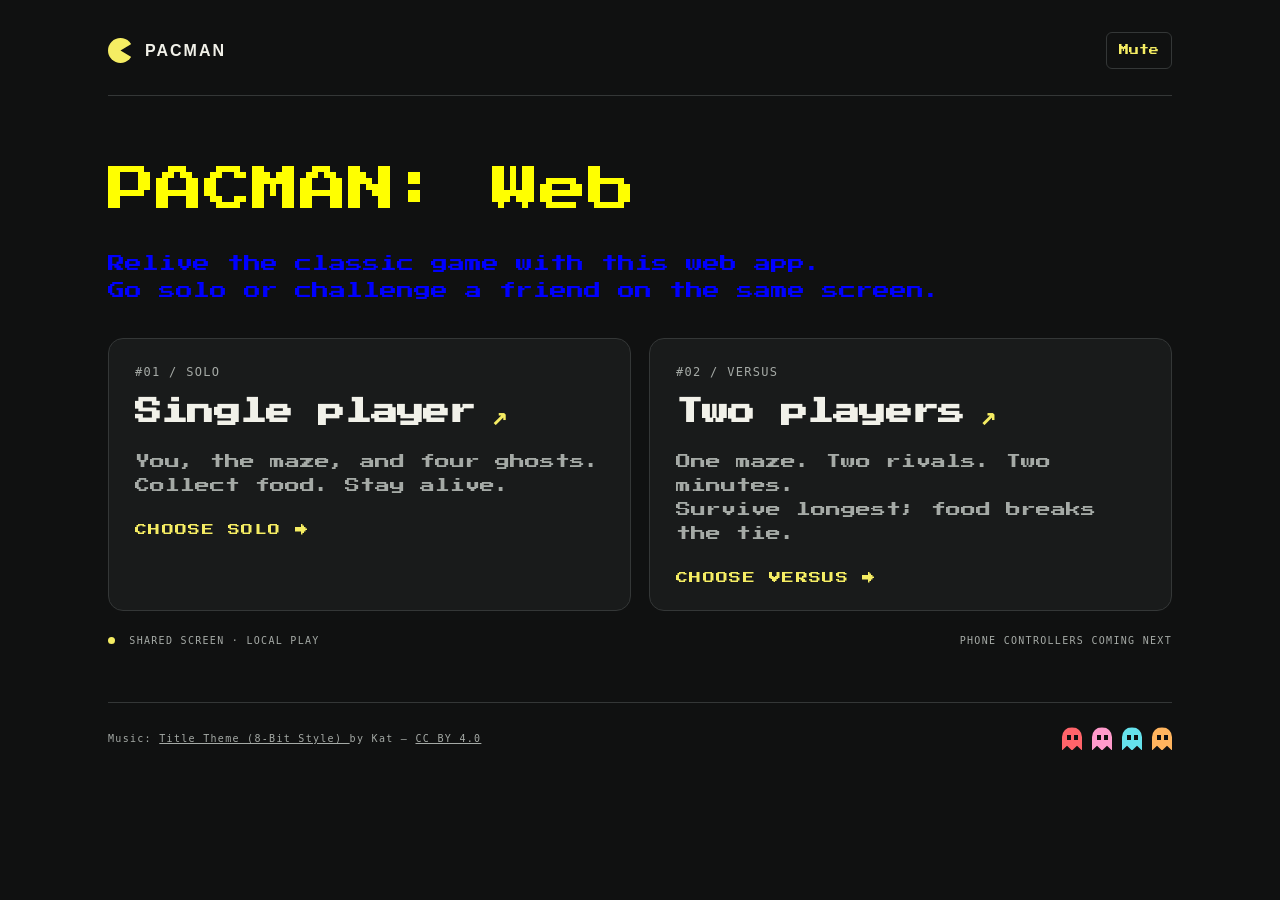
==== index.html @ 2cb322f6 "Initial Commit of PacMan. Initial Commit of PacMan. No game logic, no advanced animations etc" ====
<!doctype html>
<html lang="en">
<head>
  <meta charset="UTF-8">
  <meta name="viewport" content="width=device-width, initial-scale=1">
  <title>PacMan: Web</title>
  <link rel="preconnect" href="https://fonts.googleapis.com">
  <link rel="preconnect" href="https://fonts.gstatic.com" crossorigin>
  <link href="https://fonts.googleapis.com/css2?family=Press+Start+2P&display=swap" rel="stylesheet">
  <link rel="stylesheet" href="styles.css">
  <script src="app.js" defer></script>
</head>
<body>
  <main>
    <header><a class="brand" href="index.html"><span class="pac" aria-hidden="true"></span>PACMAN</a><button
  id="mute-toggle"
  class="mute-toggle"
  type="button"
  aria-label="Mute sound"
  aria-pressed="false"
>
  Mute
</button></header>
    <section id="home" aria-labelledby="title">

      <h1 id="title">PACMAN: Web</h1>
      <p id="intro" class="intro">Relive the classic game with this web app.<br>Go solo or challenge a friend on the same screen.</p>
      <div class="modes pixel-font">
        <button class="mode" data-mode="single"><span class="number">#01 / SOLO</span><span class="mode-title">Single player <span aria-hidden="true">↗</span></span><span class="description">You, the maze, and four ghosts.<br>Collect food. Stay alive.</span><span class="action pixel-font">CHOOSE SOLO →</span></button>
        <button class="mode" data-mode="versus"><span class="number">#02 / VERSUS</span><span class="mode-title">Two players <span aria-hidden="true">↗</span></span><span class="description">One maze. Two rivals. Two minutes.<br>Survive longest; food breaks the tie.</span><span class="action pixel-font">CHOOSE VERSUS →</span></button>
      </div>
      <div class="bottom"><span><span class="status-dot"></span> SHARED SCREEN · LOCAL PLAY</span><span>PHONE CONTROLLERS COMING NEXT</span></div>
    </section>
    <section id="setup" class="pixel-font" hidden aria-labelledby="setup-title">
      <button id="back" class="back">← Back to modes</button>
      <p class="eyebrow">GET READY</p><h1 id="setup-title" tabindex="-1">Solo run.</h1>
      <p id="rules" class="intro"></p>
      <div id="players" class="players"></div>
      <p class="notice">Phone connection is skipped for this preview.</p>
      <button id="next" class="start">Next →</button>
    </section>
    <section id="maze-screen" hidden aria-labelledby="maze-title">
      <button id="maze-back" class="back">← Back to setup</button>
      <div class="maze-heading"><h2 id="maze-title" tabindex="-1">Maze</h2><span id="game-mode" class="eyebrow"></span></div>
      <div class="scoreboard"><span>PLAYER 1 <strong>0000</strong></span><span id="timer">TIME <strong>02:00</strong></span><span id="p2-score">PLAYER 2 <strong>0000</strong></span></div>
      <canvas id="maze" role="img" aria-label="Static maze preview with pellets, four ghosts and player starting positions"></canvas>
      <p class="notice">Maze preview. Movement and ghost behaviour will be added next.</p>
    </section>
    <footer><span class="music-credit">
  Music:
  <a href="https://opengameart.org/content/title-theme-8-bit-style">
    Title Theme (8-Bit Style)
  </a>
  by Kat —
  <a href="https://creativecommons.org/licenses/by/4.0/">
    CC BY 4.0
  </a>
</span><div class="ghosts" aria-label="Four hunters"><i style="--color:#ff646a"></i><i style="--color:#ff9acb"></i><i style="--color:#65e2ec"></i><i style="--color:#ffb45e"></i></div></footer>
  </main>
  <audio id="menu-music" loop preload="auto">
  <source src="Audio/MenuTheme.wav" type="audio/wav">
</audio>
</body>

</html>
---- styles.css ----
:root {
  color-scheme: dark;
  --bg: #101111;
  --panel: #191b1b;
  --line: #343737;
  --text: #f1f1e9;
  --muted: #a5aaa6;
  --yellow: #f5ed63;
}

* {
  box-sizing: border-box;
}

body {
  margin: 0;
  background: var(--bg);
  color: var(--text);
  font-family: Arial,Helvetica,sans-serif;
}

button,a {
  -webkit-tap-highlight-color: transparent;
}

button {
  font: inherit;
}

main {
  max-width: 1160px;
  margin: auto;
  padding: 32px 48px;
}

header {
  display: flex;
  align-items: center;
  justify-content: space-between;
  border-bottom: 1px solid var(--line);
  padding-bottom: 26px;
}

.brand {
  display: flex;
  align-items: center;
  gap: 12px;
  color: var(--text);
  text-decoration: none;
  font-weight: 900;
  letter-spacing: 2px;
}

.pac {
  display: inline-block;
  width: 25px;
  height: 25px;
  background: var(--yellow);
  border-radius: 50%;
  clip-path: polygon(0 0,100% 0,100% 20%,50% 50%,100% 80%,100% 100%,0 100%);
}

.tag,.eyebrow,.number,.action,.bottom,footer {
  font-family: monospace;
  font-size: 12px;
  letter-spacing: 1.3px;
}

.tag {
  color: var(--muted);
}

section {
  padding-top: 58px;
}

.eyebrow {
  color: var(--yellow);
  margin: 0 0 22px;
}

h1 {
  font-size: clamp(48px,7vw,86px);
  line-height: 1.02;
  letter-spacing: -4px;
  margin: 0 0 24px;
  font-weight: 800;
}

h1 span {
  color: var(--yellow);
}

.intro {
  font-size: 17px;
  color: var(--muted);
  line-height: 1.6;
  margin-bottom: 34px;
}

.modes,.players {
  display: grid;
  grid-template-columns: 1fr 1fr;
  gap: 18px;
}

.mode {
  text-align: left;
  background: var(--panel);
  border: 1px solid var(--line);
  border-radius: 15px;
  padding: 26px;
  color: var(--text);
  cursor: pointer;
  display: flex;
  flex-direction: column;
  gap: 19px;
  transition: border-color .15s,transform .15s;
}

.mode:hover {
  border-color: var(--yellow);
  transform: translateY(-3px);
}

button:focus-visible,a:focus-visible {
  outline: 3px solid var(--yellow);
  outline-offset: 5px;
}

.number {
  color: var(--muted);
}

.mode-title {
  display: flex;
  justify-content: space-between;
  gap: 16px;
  font-size: 27px;
  font-weight: 700;
  letter-spacing: -.8px;
}

.mode-title span {
  color: var(--yellow);
}

.description {
  font-size: 15px;
  line-height: 1.6;
  color: var(--muted);
}

.action {
  color: var(--yellow);
  margin-top: 7px;
}

.bottom {
  display: flex;
  justify-content: space-between;
  gap: 16px;
  color: var(--muted);
  padding-top: 24px;
  font-size: 10px;
}

.status-dot {
  display: inline-block;
  width: 7px;
  height: 7px;
  background: var(--yellow);
  border-radius: 50%;
  margin-right: 7px;
}

footer {
  margin-top: 56px;
  border-top: 1px solid var(--line);
  padding-top: 24px;
  color: var(--muted);
  display: flex;
  align-items: center;
  justify-content: space-between;
  font-size: 10px;
}

.ghosts {
  display: flex;
  gap: 10px;
}

.ghosts i {
  position: relative;
  display: block;
  width: 20px;
  height: 23px;
  background: var(--color);
  border-radius: 10px 10px 0 0;
  clip-path: polygon(0 0,100% 0,100% 100%,75% 80%,50% 100%,25% 80%,0 100%);
}

.ghosts i:after {
  content: '';
  position: absolute;
  top: 8px;
  left: 5px;
  width: 4px;
  height: 5px;
  background: #101111;
  box-shadow: 7px 0 #101111;
}

.back {
  background: none;
  border: 0;
  color: var(--muted);
  padding: 0;
  cursor: pointer;
  margin-bottom: 32px;
}

.player {
  padding: 26px;
  background: var(--panel);
  border: 1px solid var(--line);
  border-radius: 15px;
}

.player h2 {
  font-size: 22px;
  margin: 0 0 18px;
}

.player p {
  color: var(--muted);
  line-height: 1.6;
  margin-bottom: 0;
}

.player-icon {
  color: var(--yellow);
  font-size: 28px;
}

.notice {
  color: var(--muted);
  font-size: 14px;
  line-height: 1.6;
  margin: 24px 0;
}

.start {
  background: var(--yellow);
  border: 0;
  border-radius: 8px;
  color: #101111;
  font-weight: bold;
  padding: 16px 28px;
}

.start:disabled {
  opacity: .55;
  cursor: not-allowed;
}

[hidden] {
  display: none!important;
}

@media(max-width:650px) {
  main {
    padding: 24px;
  }
  .tag {
    display: none;
  }
  section {
    padding-top: 40px;
  }
  h1 {
    letter-spacing: -2.5px;
  }
  .modes,.players {
    grid-template-columns: 1fr;
  }
  .bottom {
    flex-direction: column;
  }
  .intro br {
    display: none;
  }
  .mode {
    padding: 24px;
  }
  footer {
    margin-top: 36px;
  }
}

@media(prefers-reduced-motion:reduce) {
  .mode {
    transition: none;
  }
  .mode:hover {
    transform: none;
  }
}

.maze-heading {
  display: flex;
  align-items: center;
  justify-content: space-between;
  gap: 16px;
}

.maze-heading h2 {
  font-size: 32px;
  margin: 0 0 24px;
}

.maze-heading .eyebrow {
  margin-bottom: 24px;
}

.scoreboard {
  display: flex;
  justify-content: space-between;
  gap: 16px;
  max-width: 546px;
  margin: 0 auto 20px;
  font: 11px monospace;
  letter-spacing: 1px;
  color: var(--muted);
}

.scoreboard strong {
  display: block;
  color: var(--yellow);
  font-size: 20px;
  margin-top: 6px;
}

#maze {
  display: block;
  width: 100%;
  max-width: 546px;
  aspect-ratio: 1;
  margin: auto;
  border: 1px solid var(--line);
  border-radius: 12px;
}

#maze-screen>.notice {
  text-align: center;
}

/* Yellow arcade heading */
#title {
  font-family: "Press Start 2P", monospace;
  color: #ffff00;
  font-size: clamp(24px, 4.5vw, 48px);
  font-weight: 400;
  line-height: 1.5;
  letter-spacing: 0;
}

#intro {
    font-family: "Press Start 2P", monospace;
    color: blue;
    
}

.pixel-font {
  font-family: "Press Start 2P", monospace;
}

.mute-toggle {
  background: transparent;
  border: 1px solid var(--line);
  border-radius: 6px;
  padding: 10px 12px;
  color: var(--yellow);
  font-family: "Press Start 2P", monospace;
  font-size: 10px;
  line-height: 1.5;
  cursor: pointer;
}

.mute-toggle:hover {
  border-color: var(--yellow);
}

.music-credit {
  font-size: 10px;
  line-height: 1.8;
}

.music-credit a {
  color: var(--muted);
}

.music-credit a:hover {
  color: var(--yellow);
}

footer {
  gap: 20px;
  flex-wrap: wrap;
}
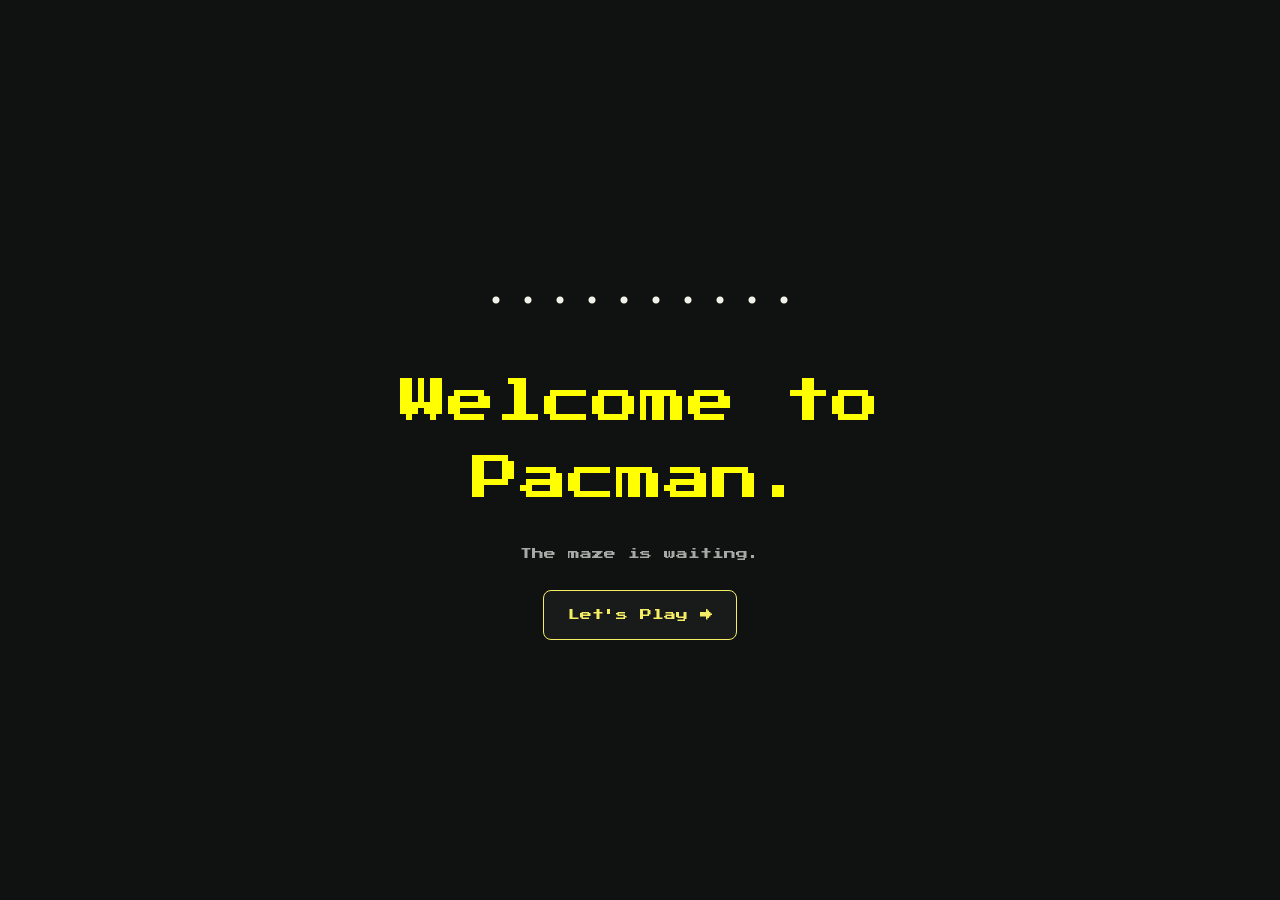
==== commit 0c67d9ef: "Changes in file structure Some Changes in file structure" ====
--- a/index.html
+++ b/index.html
@@ -3,63 +3,74 @@
 <head>
   <meta charset="UTF-8">
   <meta name="viewport" content="width=device-width, initial-scale=1">
-  <title>PacMan: Web</title>
+  <title>Welcome to Pacman</title>
+
   <link rel="preconnect" href="https://fonts.googleapis.com">
   <link rel="preconnect" href="https://fonts.gstatic.com" crossorigin>
-  <link href="https://fonts.googleapis.com/css2?family=Press+Start+2P&display=swap" rel="stylesheet">
+  <link
+    href="https://fonts.googleapis.com/css2?family=Press+Start+2P&display=swap"
+    rel="stylesheet"
+  >
+
   <link rel="stylesheet" href="styles.css">
-  <script src="app.js" defer></script>
 </head>
+
 <body>
-  <main>
-    <header><a class="brand" href="index.html"><span class="pac" aria-hidden="true"></span>PACMAN</a><button
-  id="mute-toggle"
-  class="mute-toggle"
-  type="button"
-  aria-label="Mute sound"
-  aria-pressed="false"
->
-  Mute
-</button></header>
-    <section id="home" aria-labelledby="title">
+  <main id="welcome" class="welcome">
+    <div class="welcome-animation" aria-hidden="true">
+      <div class="pellets"></div>
+      <div class="moving-pacman"><span class="welcome-pacman"></span></div>
+    </div>
 
-      <h1 id="title">PACMAN: Web</h1>
-      <p id="intro" class="intro">Relive the classic game with this web app.<br>Go solo or challenge a friend on the same screen.</p>
-      <div class="modes pixel-font">
-        <button class="mode" data-mode="single"><span class="number">#01 / SOLO</span><span class="mode-title">Single player <span aria-hidden="true">↗</span></span><span class="description">You, the maze, and four ghosts.<br>Collect food. Stay alive.</span><span class="action pixel-font">CHOOSE SOLO →</span></button>
-        <button class="mode" data-mode="versus"><span class="number">#02 / VERSUS</span><span class="mode-title">Two players <span aria-hidden="true">↗</span></span><span class="description">One maze. Two rivals. Two minutes.<br>Survive longest; food breaks the tie.</span><span class="action pixel-font">CHOOSE VERSUS →</span></button>
-      </div>
-      <div class="bottom"><span><span class="status-dot"></span> SHARED SCREEN · LOCAL PLAY</span><span>PHONE CONTROLLERS COMING NEXT</span></div>
-    </section>
-    <section id="setup" class="pixel-font" hidden aria-labelledby="setup-title">
-      <button id="back" class="back">← Back to modes</button>
-      <p class="eyebrow">GET READY</p><h1 id="setup-title" tabindex="-1">Solo run.</h1>
-      <p id="rules" class="intro"></p>
-      <div id="players" class="players"></div>
-      <p class="notice">Phone connection is skipped for this preview.</p>
-      <button id="next" class="start">Next →</button>
-    </section>
-    <section id="maze-screen" hidden aria-labelledby="maze-title">
-      <button id="maze-back" class="back">← Back to setup</button>
-      <div class="maze-heading"><h2 id="maze-title" tabindex="-1">Maze</h2><span id="game-mode" class="eyebrow"></span></div>
-      <div class="scoreboard"><span>PLAYER 1 <strong>0000</strong></span><span id="timer">TIME <strong>02:00</strong></span><span id="p2-score">PLAYER 2 <strong>0000</strong></span></div>
-      <canvas id="maze" role="img" aria-label="Static maze preview with pellets, four ghosts and player starting positions"></canvas>
-      <p class="notice">Maze preview. Movement and ghost behaviour will be added next.</p>
-    </section>
-    <footer><span class="music-credit">
-  Music:
-  <a href="https://opengameart.org/content/title-theme-8-bit-style">
-    Title Theme (8-Bit Style)
-  </a>
-  by Kat —
-  <a href="https://creativecommons.org/licenses/by/4.0/">
-    CC BY 4.0
-  </a>
-</span><div class="ghosts" aria-label="Four hunters"><i style="--color:#ff646a"></i><i style="--color:#ff9acb"></i><i style="--color:#65e2ec"></i><i style="--color:#ffb45e"></i></div></footer>
+    <h1>Welcome to<br>Pacman.</h1>
+
+    <p>The maze is waiting.</p>
+
+    <button id="play" class="play-button" type="button" disabled>
+      Loading…
+    </button>
   </main>
-  <audio id="menu-music" loop preload="auto">
-  <source src="Audio/MenuTheme.wav" type="audio/wav">
-</audio>
+
+  <iframe
+    id="game"
+    src="game.html"
+    title="Pacman game"
+    allow="autoplay"
+    hidden
+  ></iframe>
+
+  <script>
+    const playButton = document.querySelector('#play');
+    const welcome = document.querySelector('#welcome');
+    const game = document.querySelector('#game');
+
+    game.addEventListener('load', () => {
+      playButton.disabled = false;
+      playButton.textContent = "Let's Play →";
+    });
+
+    playButton.addEventListener('click', () => {
+      const gameDocument = game.contentDocument;
+      const music = gameDocument.querySelector('#menu-music');
+
+      // Start music directly from this user click.
+      if (music) {
+        music.play().catch(error => {
+          console.debug('Music could not start:', error);
+        });
+      }
+
+      // Activate the existing menu music logic in app.js.
+      gameDocument.dispatchEvent(
+        new game.contentWindow.MouseEvent('click', {
+          bubbles: true
+        })
+      );
+
+      welcome.hidden = true;
+      game.hidden = false;
+      game.contentWindow.focus();
+    });
+  </script>
 </body>
-
-</html>
+</html>
--- a/styles.css
+++ b/styles.css
@@ -60,14 +60,10 @@
   clip-path: polygon(0 0,100% 0,100% 20%,50% 50%,100% 80%,100% 100%,0 100%);
 }
 
-.tag,.eyebrow,.number,.action,.bottom,footer {
+.eyebrow,.number,.action,.bottom,footer {
   font-family: monospace;
   font-size: 12px;
   letter-spacing: 1.3px;
-}
-
-.tag {
-  color: var(--muted);
 }
 
 section {
@@ -272,9 +268,6 @@
   main {
     padding: 24px;
   }
-  .tag {
-    display: none;
-  }
   section {
     padding-top: 40px;
   }
@@ -366,9 +359,8 @@
 }
 
 #intro {
-    font-family: "Press Start 2P", monospace;
-    color: blue;
-    
+  font-family: "Press Start 2P", monospace;
+  color: var(--muted);
 }
 
 .pixel-font {
@@ -407,4 +399,134 @@
 footer {
   gap: 20px;
   flex-wrap: wrap;
-}+}
+
+/* Welcome screen shown by index.html before the game iframe. */
+.welcome {
+  min-height: 100vh;
+  min-height: 100dvh;
+  display: flex;
+  flex-direction: column;
+  align-items: center;
+  justify-content: center;
+  gap: 24px;
+  padding: 32px;
+  text-align: center;
+  font-family: "Press Start 2P", monospace;
+}
+
+.welcome h1 {
+  margin: 0;
+  color: #ffff00;
+  font-size: clamp(24px, 5vw, 48px);
+  font-weight: 400;
+  line-height: 1.6;
+  letter-spacing: 0;
+}
+
+.welcome p {
+  margin: 0;
+  color: var(--muted);
+  font-size: 12px;
+  line-height: 2;
+}
+
+.welcome-animation {
+  position: relative;
+  width: min(320px, 80vw);
+  height: 80px;
+  overflow: hidden;
+}
+
+.pellets {
+  position: absolute;
+  top: 36px;
+  left: 0;
+  width: 100%;
+  height: 8px;
+  background: radial-gradient(circle, var(--text) 3px, transparent 4px) 0 0 / 32px 8px repeat-x;
+}
+
+.moving-pacman {
+  position: absolute;
+  top: 8px;
+  left: -64px;
+  animation: travel 3s linear infinite;
+}
+
+.welcome-pacman {
+  display: block;
+  width: 64px;
+  height: 64px;
+  background: #ffff00;
+  border-radius: 50%;
+  animation: chomp .3s steps(2, end) infinite;
+}
+
+@keyframes travel {
+  from { left: -64px; }
+  to { left: 100%; }
+}
+
+@keyframes chomp {
+  0%, 100% {
+    clip-path: polygon(0 0, 100% 0, 100% 20%, 50% 50%, 100% 80%, 100% 100%, 0 100%);
+  }
+  50% {
+    clip-path: polygon(0 0, 100% 0, 100% 45%, 50% 50%, 100% 55%, 100% 100%, 0 100%);
+  }
+}
+
+.play-button {
+  padding: 18px 24px;
+  background: var(--panel);
+  color: var(--yellow);
+  border: 1px solid var(--yellow);
+  border-radius: 8px;
+  font-family: "Press Start 2P", monospace;
+  font-size: 12px;
+  cursor: pointer;
+}
+
+.play-button:hover:not(:disabled) {
+  background: var(--yellow);
+  color: var(--bg);
+}
+
+.play-button:disabled {
+  opacity: .5;
+  cursor: wait;
+}
+
+.play-button:focus-visible {
+  outline: 3px solid var(--yellow);
+  outline-offset: 6px;
+}
+
+#welcome[hidden] {
+  display: none;
+}
+
+#game {
+  position: fixed;
+  inset: 0;
+  width: 100%;
+  height: 100%;
+  border: 0;
+  background: var(--bg);
+}
+
+#game[hidden] {
+  display: none;
+}
+
+@media (prefers-reduced-motion: reduce) {
+  .moving-pacman,
+  .welcome-pacman {
+    animation: none;
+  }
+
+  .moving-pacman {
+    left: calc(50% - 32px);
+  }
+}
